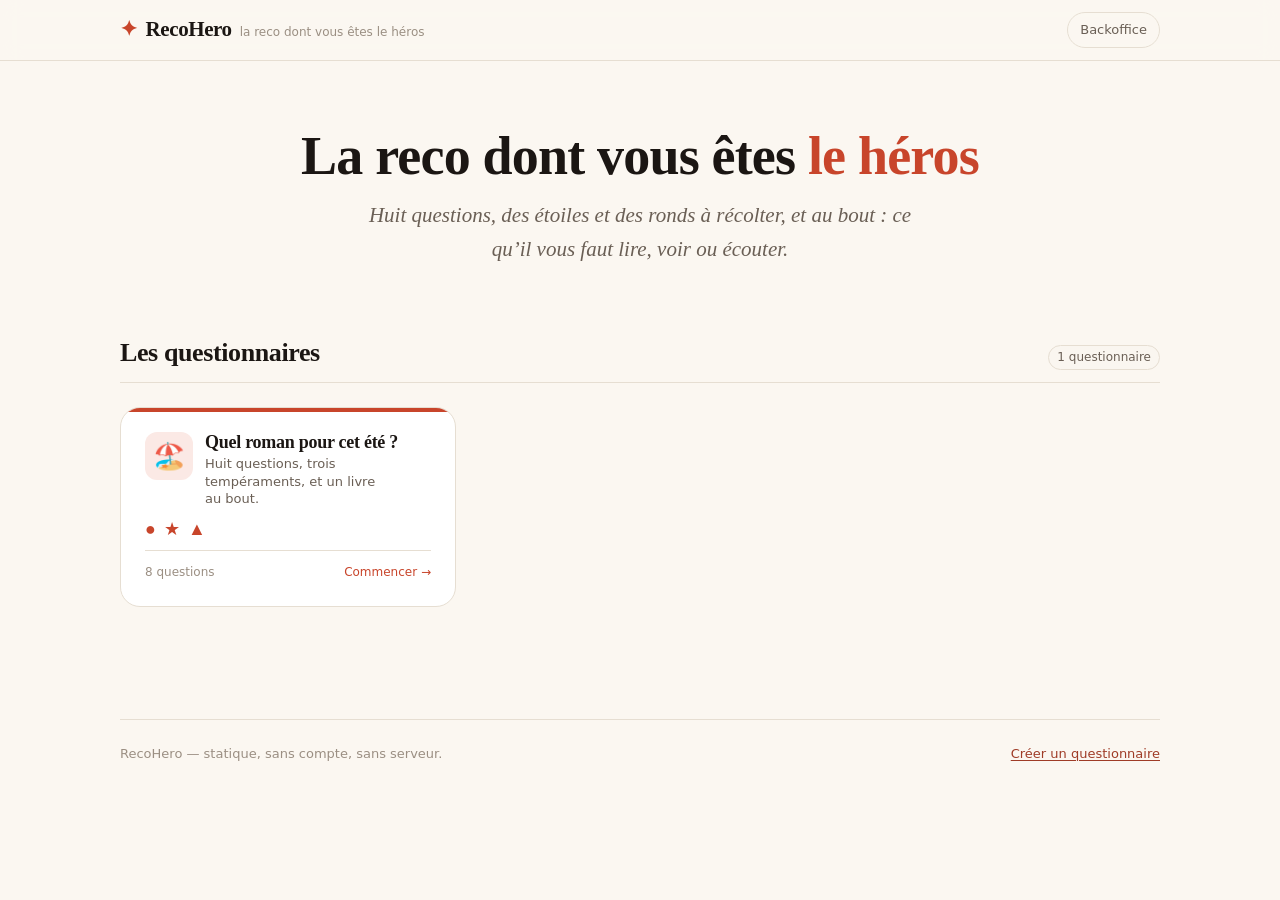
==== index.html @ 82c58f3d "RecoHero : questionnaires à recommandations culturelles, sans serveur Trois surfaces statiques : le " ====
<!DOCTYPE html>
<html lang="fr">
<head>
  <meta charset="utf-8">
  <meta name="viewport" content="width=device-width, initial-scale=1, viewport-fit=cover">
  <title>RecoHero — la reco dont vous êtes le héros</title>
  <meta name="description" content="Des questionnaires qui comptent les étoiles et les ronds, et qui finissent par une recommandation culturelle.">
  <meta name="color-scheme" content="light dark">
  <link rel="icon" href="data:image/svg+xml,<svg xmlns='http://www.w3.org/2000/svg' viewBox='0 0 32 32'><text y='26' font-size='26'>✦</text></svg>">
  <link rel="stylesheet" href="css/foundation.css">
  <link rel="stylesheet" href="css/base.css">
  <link rel="stylesheet" href="css/components.css">
  <link rel="stylesheet" href="css/gallery.css">
</head>
<body>

  <a class="skip-link" href="#main">Aller au contenu</a>

  <header class="topbar">
    <div class="page topbar__inner">
      <a class="brand" href="index.html">
        <span class="brand__mark">✦</span>
        <span>RecoHero</span>
        <span class="brand__tagline">la reco dont vous êtes le héros</span>
      </a>
      <span class="topbar__spacer"></span>
      <a class="btn btn--ghost btn--sm" href="admin.html">Backoffice</a>
    </div>
  </header>

  <main id="main">
    <div class="page">

      <section class="hero">
        <h1 class="hero__title">La reco dont vous êtes <em>le héros</em></h1>
        <p class="hero__tagline">
          Huit questions, des étoiles et des ronds à récolter, et au bout&nbsp;:
          ce qu’il vous faut lire, voir ou écouter.
        </p>
      </section>

      <section class="section">
        <div class="section__head">
          <h2>Les questionnaires</h2>
          <span class="section__spacer"></span>
          <span class="pill" id="quizCount"></span>
        </div>
        <div class="quiz-grid" id="quizGrid"></div>
      </section>

      <section class="section" id="historySection" hidden>
        <div class="section__head">
          <h2>Tes résultats</h2>
          <span class="section__spacer"></span>
          <button class="btn btn--quiet btn--sm" type="button" id="clearHistory">Effacer</button>
        </div>
        <div class="history" id="history"></div>
      </section>

      <footer class="footer">
        <span>RecoHero — statique, sans compte, sans serveur.</span>
        <span class="footer__spacer"></span>
        <a href="admin.html">Créer un questionnaire</a>
      </footer>

    </div>
  </main>

  <script type="module" src="js/gallery.js"></script>
</body>
</html>
---- css/base.css ----
/* ==========================================================================
   RecoHero — base.css
   Remise à zéro et éléments HTML nus. Aucune classe de composant.
   ========================================================================== */

*, *::before, *::after { box-sizing: border-box; }

html {
  -webkit-text-size-adjust: 100%;
  scroll-behavior: smooth;
}
@media (prefers-reduced-motion: reduce) {
  html { scroll-behavior: auto; }
}

body {
  margin: 0;
  min-height: 100dvh;
  background: var(--bg);
  color: var(--ink);
  font-family: var(--font-text);
  font-size: var(--t-base);
  line-height: var(--lh-body);
  -webkit-font-smoothing: antialiased;
  text-rendering: optimizeLegibility;
}

h1, h2, h3, h4 {
  margin: 0;
  font-family: var(--font-display);
  font-weight: var(--fw-bold);
  line-height: var(--lh-tight);
  letter-spacing: -0.015em;
  text-wrap: balance;
}
h1 { font-size: var(--t-2xl); }
h2 { font-size: var(--t-xl); }
h3 { font-size: var(--t-lg); }
h4 { font-size: var(--t-md); }

p { margin: 0 0 var(--s-4); text-wrap: pretty; }
p:last-child { margin-bottom: 0; }

ul, ol { margin: 0; padding: 0; }
li { list-style: none; }

a {
  color: var(--accent-deep);
  text-decoration-thickness: 1px;
  text-underline-offset: 2px;
  transition: color var(--dur-fast) var(--ease-out);
}
a:hover { color: var(--accent); }

img, svg { max-width: 100%; display: block; }

button, input, select, textarea {
  font: inherit;
  color: inherit;
}
button { cursor: pointer; }

/* Un anneau de focus unique, visible partout, jamais supprimé. */
:focus-visible {
  outline: 2px solid var(--focus);
  outline-offset: 2px;
  border-radius: var(--r-sm);
}
:focus:not(:focus-visible) { outline: none; }

::selection {
  background: var(--accent);
  color: var(--accent-ink);
}

/* --- Primitives de mise en page ----------------------------------------- */

.page {
  width: 100%;
  max-width: var(--content-wide);
  margin-inline: auto;
  padding-inline: var(--s-5);
}
.page--narrow { max-width: var(--content); }

@media (max-width: 32rem) {
  .page { padding-inline: var(--s-4); }
}

.stack > * + * { margin-top: var(--flow, var(--s-4)); }

.visually-hidden {
  position: absolute;
  width: 1px; height: 1px;
  margin: -1px; padding: 0;
  overflow: hidden;
  clip-path: inset(50%);
  white-space: nowrap;
}

.skip-link {
  position: absolute;
  top: var(--s-2);
  left: var(--s-2);
  z-index: var(--z-toast);
  padding: var(--s-2) var(--s-4);
  background: var(--ink);
  color: var(--bg);
  border-radius: var(--r-sm);
  transform: translateY(-200%);
  transition: transform var(--dur-fast) var(--ease-out);
}
.skip-link:focus { transform: translateY(0); }
---- css/components.css ----
/* ==========================================================================
   RecoHero — components.css
   Le vocabulaire d'objets : ce qui est réutilisé par au moins deux pages.
   Un composant qui ne sert qu'à une page vit dans le CSS de cette page.
   ========================================================================== */

/* --- Bouton --------------------------------------------------------------
   Une seule base, trois variantes de force, deux tailles.                 */
.btn {
  display: inline-flex;
  align-items: center;
  justify-content: center;
  gap: var(--s-2);
  min-height: var(--tap);
  padding: var(--s-2) var(--s-5);
  border: 1px solid transparent;
  border-radius: var(--r-full);
  background: var(--surface-2);
  color: var(--ink);
  font-size: var(--t-base);
  font-weight: var(--fw-medium);
  line-height: 1.2;
  text-decoration: none;
  white-space: nowrap;
  transition: background var(--dur-fast) var(--ease-out),
              border-color var(--dur-fast) var(--ease-out),
              color var(--dur-fast) var(--ease-out),
              transform var(--dur-fast) var(--ease-out),
              box-shadow var(--dur-fast) var(--ease-out);
}
.btn:hover { background: var(--bg-sunk); }
.btn:active { transform: translateY(1px); }
.btn[disabled], .btn[aria-disabled="true"] {
  opacity: 0.45;
  pointer-events: none;
}

.btn--primary {
  background: var(--accent);
  color: var(--accent-ink);
  box-shadow: var(--shadow-1);
}
.btn--primary:hover {
  background: var(--accent-deep);
  box-shadow: var(--shadow-2);
}

.btn--ghost {
  background: transparent;
  border-color: var(--line);
  color: var(--ink-muted);
}
.btn--ghost:hover {
  background: var(--surface-2);
  border-color: var(--line-strong);
  color: var(--ink);
}

.btn--quiet {
  background: transparent;
  color: var(--ink-muted);
  padding-inline: var(--s-3);
}
.btn--quiet:hover { background: var(--surface-2); color: var(--ink); }

.btn--danger { color: var(--danger); }
.btn--danger:hover { background: var(--danger); color: #fff; }

.btn--sm {
  min-height: var(--tap-sm);
  padding: var(--s-1) var(--s-3);
  font-size: var(--t-sm);
}
.btn--icon {
  min-height: var(--tap-sm);
  width: var(--tap-sm);
  padding: 0;
  border-radius: var(--r-sm);
  font-size: var(--t-base);
}
.btn--block { width: 100%; }

/* --- Carte ---------------------------------------------------------------
   La surface de base. Elle ne décide ni de son espacement externe ni de
   sa largeur : c'est le conteneur qui les porte.                          */
.card {
  background: var(--surface);
  border: 1px solid var(--line);
  border-radius: var(--r-lg);
  padding: var(--s-5);
}
.card--flat { box-shadow: none; }
.card--raised { box-shadow: var(--shadow-1); }
.card--tight { padding: var(--s-4); }

/* --- Champs de formulaire ------------------------------------------------ */
.field { display: block; }
.field + .field { margin-top: var(--s-4); }

.field__label {
  display: block;
  margin-bottom: var(--s-1);
  font-size: var(--t-sm);
  font-weight: var(--fw-medium);
  color: var(--ink-muted);
  letter-spacing: 0.01em;
}
.field__hint {
  margin-top: var(--s-1);
  font-size: var(--t-xs);
  color: var(--ink-faint);
}

.input, .textarea, .select {
  width: 100%;
  min-height: var(--tap);
  padding: var(--s-2) var(--s-3);
  background: var(--surface);
  border: 1px solid var(--line-strong);
  border-radius: var(--r-md);
  color: var(--ink);
  font-size: var(--t-base);
  transition: border-color var(--dur-fast) var(--ease-out),
              box-shadow var(--dur-fast) var(--ease-out);
}
.input::placeholder, .textarea::placeholder { color: var(--ink-faint); }
.input:hover, .textarea:hover, .select:hover { border-color: var(--ink-faint); }
.input:focus, .textarea:focus, .select:focus {
  outline: none;
  border-color: var(--accent);
  box-shadow: 0 0 0 3px var(--accent-soft);
}
.textarea {
  min-height: 6rem;
  line-height: var(--lh-body);
  resize: vertical;
}
.select {
  appearance: none;
  padding-right: var(--s-6);
  background-image: linear-gradient(45deg, transparent 50%, currentColor 50%),
                    linear-gradient(135deg, currentColor 50%, transparent 50%);
  background-position: right 1.15rem center, right 0.85rem center;
  background-size: 5px 5px, 5px 5px;
  background-repeat: no-repeat;
}
.input--mono { font-family: var(--font-mono); font-size: var(--t-sm); }

/* --- Glyphe d'axe --------------------------------------------------------
   Le signe (★ ● ▲ …) qui compte les points. Il porte sa propre couleur
   via --axis, posée en style inline par le JS.                            */
.glyph {
  display: inline-flex;
  align-items: center;
  justify-content: center;
  font-family: var(--font-display);
  color: var(--axis, var(--accent));
  line-height: 1;
  user-select: none;
}

/* --- Compteur d'axes -----------------------------------------------------
   Le cœur visuel du produit : les glyphes qui s'accumulent.               */
.tally {
  display: flex;
  flex-wrap: wrap;
  align-items: center;
  gap: var(--s-2) var(--s-4);
}
.tally__axis {
  display: inline-flex;
  align-items: baseline;
  gap: var(--s-1);
  min-width: 0;
}
.tally__glyph {
  font-size: var(--t-md);
  color: var(--axis, var(--accent));
  transition: transform var(--dur-base) var(--ease-spring);
}
.tally__count {
  font-family: var(--font-mono);
  font-size: var(--t-sm);
  font-variant-numeric: tabular-nums;
  color: var(--ink-muted);
  min-width: 1.2em;
}
.tally__axis.is-bumped .tally__glyph {
  transform: scale(1.5) rotate(-8deg);
}

/* --- Pastille / étiquette ------------------------------------------------ */
.pill {
  display: inline-flex;
  align-items: center;
  gap: var(--s-1);
  padding: 2px var(--s-2);
  border-radius: var(--r-full);
  background: var(--surface-2);
  border: 1px solid var(--line);
  font-size: var(--t-xs);
  font-weight: var(--fw-medium);
  color: var(--ink-muted);
  white-space: nowrap;
}
.pill--accent {
  background: var(--accent-soft);
  border-color: var(--accent-line);
  color: var(--accent-deep);
}
.pill--warn { color: var(--warning); border-color: var(--warning); background: transparent; }
.pill--danger { color: var(--danger); border-color: var(--danger); background: transparent; }

/* --- Barre de progression ------------------------------------------------ */
.progress {
  height: 4px;
  border-radius: var(--r-full);
  background: var(--line);
  overflow: hidden;
}
.progress__fill {
  height: 100%;
  width: 0%;
  border-radius: inherit;
  background: var(--accent);
  transition: width var(--dur-slow) var(--ease-out);
}

/* --- État vide ------------------------------------------------------------ */
.empty {
  padding: var(--s-7) var(--s-5);
  text-align: center;
  color: var(--ink-muted);
  border: 1px dashed var(--line-strong);
  border-radius: var(--r-lg);
}
.empty__icon {
  font-size: var(--t-3xl);
  line-height: 1;
  margin-bottom: var(--s-3);
  opacity: 0.5;
}

/* --- Notification éphémère ------------------------------------------------ */
.toast-host {
  position: fixed;
  left: 50%;
  bottom: var(--s-5);
  transform: translateX(-50%);
  z-index: var(--z-toast);
  display: flex;
  flex-direction: column;
  align-items: center;
  gap: var(--s-2);
  pointer-events: none;
}
.toast {
  padding: var(--s-3) var(--s-5);
  border-radius: var(--r-full);
  background: var(--ink);
  color: var(--bg);
  font-size: var(--t-sm);
  font-weight: var(--fw-medium);
  box-shadow: var(--shadow-3);
  animation: toast-in var(--dur-base) var(--ease-spring);
}
.toast--danger { background: var(--danger); color: #fff; }
@keyframes toast-in {
  from { opacity: 0; transform: translateY(10px) scale(0.96); }
  to   { opacity: 1; transform: none; }
}

/* --- Boîte de dialogue ---------------------------------------------------- */
.modal {
  border: 1px solid var(--line);
  border-radius: var(--r-lg);
  padding: 0;
  max-width: min(34rem, calc(100vw - var(--s-6)));
  width: 100%;
  background: var(--surface);
  color: var(--ink);
  box-shadow: var(--shadow-3);
}
.modal::backdrop {
  background: rgba(20, 14, 10, 0.5);
  backdrop-filter: blur(3px);
}
.modal__body { padding: var(--s-5); }
.modal__actions {
  display: flex;
  justify-content: flex-end;
  gap: var(--s-2);
  padding: var(--s-4) var(--s-5);
  border-top: 1px solid var(--line);
  background: var(--surface-2);
  border-radius: 0 0 var(--r-lg) var(--r-lg);
}

/* --- En-tête de site ------------------------------------------------------ */
.topbar {
  position: sticky;
  top: 0;
  z-index: var(--z-sticky);
  background: color-mix(in oklab, var(--bg) 88%, transparent);
  backdrop-filter: blur(10px);
  border-bottom: 1px solid var(--line);
}
.topbar__inner {
  display: flex;
  align-items: center;
  gap: var(--s-4);
  min-height: 60px;
  padding-block: var(--s-2);
}
.brand {
  display: inline-flex;
  align-items: baseline;
  gap: var(--s-2);
  font-family: var(--font-display);
  font-size: var(--t-lg);
  font-weight: var(--fw-bold);
  color: var(--ink);
  text-decoration: none;
  letter-spacing: -0.02em;
}
.brand__mark { color: var(--accent); }
.brand__tagline {
  font-family: var(--font-text);
  font-size: var(--t-xs);
  font-weight: var(--fw-normal);
  color: var(--ink-faint);
  letter-spacing: 0;
}
@media (max-width: 46rem) {
  .brand__tagline { display: none; }
}
.topbar__spacer { flex: 1; }
---- css/gallery.css ----
/* ==========================================================================
   RecoHero — gallery.css — le kiosque : ce qu'on voit en arrivant.
   ========================================================================== */

.hero {
  padding-block: var(--s-8) var(--s-7);
  text-align: center;
}
.hero__title {
  font-size: clamp(var(--t-2xl), 7vw, var(--t-4xl));
  margin-bottom: var(--s-3);
}
.hero__title em {
  font-style: normal;
  color: var(--accent);
}
.hero__tagline {
  font-family: var(--font-display);
  font-style: italic;
  font-size: clamp(var(--t-md), 2.6vw, var(--t-lg));
  color: var(--ink-muted);
  max-width: 34rem;
  margin-inline: auto;
}

.section { padding-block: var(--s-5) var(--s-7); }
.section__head {
  display: flex;
  align-items: baseline;
  gap: var(--s-3);
  margin-bottom: var(--s-5);
  padding-bottom: var(--s-3);
  border-bottom: 1px solid var(--line);
}
.section__head h2 { font-size: var(--t-xl); }
.section__spacer { flex: 1; }

/* --- Grille de questionnaires --------------------------------------------- */
.quiz-grid {
  display: grid;
  grid-template-columns: repeat(auto-fill, minmax(min(100%, 19rem), 1fr));
  gap: var(--s-4);
}

.quiz-card {
  --card-accent: var(--accent);
  position: relative;
  display: flex;
  flex-direction: column;
  gap: var(--s-3);
  padding: var(--s-5);
  background: var(--surface);
  border: 1px solid var(--line);
  border-radius: var(--r-lg);
  color: inherit;
  text-decoration: none;
  overflow: hidden;
  transition: transform var(--dur-base) var(--ease-out),
              box-shadow var(--dur-base) var(--ease-out),
              border-color var(--dur-base) var(--ease-out);
}
/* Un filet de couleur en haut : l'identité du questionnaire, discrète. */
.quiz-card::before {
  content: "";
  position: absolute;
  inset: 0 0 auto 0;
  height: 4px;
  background: var(--card-accent);
}
.quiz-card:hover {
  transform: translateY(-3px);
  border-color: var(--card-accent);
  box-shadow: var(--shadow-2);
}
.quiz-card__top {
  display: flex;
  align-items: flex-start;
  gap: var(--s-3);
}
.quiz-card__emoji {
  flex: none;
  display: grid;
  place-items: center;
  width: 48px;
  height: 48px;
  border-radius: var(--r-md);
  background: color-mix(in oklab, var(--card-accent) 12%, var(--surface));
  font-size: var(--t-xl);
  line-height: 1;
}
.quiz-card__title {
  font-size: var(--t-md);
  margin-bottom: 2px;
  text-wrap: balance;
}
.quiz-card__tagline {
  font-size: var(--t-sm);
  color: var(--ink-muted);
  line-height: var(--lh-snug);
}
.quiz-card__axes {
  display: flex;
  gap: var(--s-2);
  font-size: var(--t-md);
}
.quiz-card__foot {
  display: flex;
  align-items: center;
  gap: var(--s-2);
  margin-top: auto;
  padding-top: var(--s-3);
  border-top: 1px solid var(--line);
  font-size: var(--t-xs);
  color: var(--ink-faint);
}
.quiz-card__go {
  margin-left: auto;
  color: var(--card-accent);
  font-weight: var(--fw-medium);
  transition: transform var(--dur-fast) var(--ease-out);
}
.quiz-card:hover .quiz-card__go { transform: translateX(3px); }

/* --- Historique de résultats ----------------------------------------------- */
.history { display: grid; gap: var(--s-2); }
.history__row {
  display: flex;
  align-items: center;
  gap: var(--s-4);
  min-width: 0; /* item de grille : sans ça, il refuse de passer sous sa taille de contenu */
  padding: var(--s-3) var(--s-4);
  background: var(--surface);
  border: 1px solid var(--line);
  border-radius: var(--r-md);
}
.history__emoji { font-size: var(--t-lg); line-height: 1; flex: none; }
.history__body { flex: 1; min-width: 0; }
.history__result {
  font-family: var(--font-display);
  font-weight: var(--fw-bold);
  font-size: var(--t-base);
  overflow: hidden;
  text-overflow: ellipsis;
  white-space: nowrap;
}
.history__quiz {
  font-size: var(--t-xs);
  color: var(--ink-faint);
  white-space: nowrap;
  overflow: hidden;
  text-overflow: ellipsis;
}
.history__tally { flex: none; }
@media (max-width: 34rem) {
  .history__tally { display: none; }
}

/* --- Pied de page ------------------------------------------------------------ */
.footer {
  margin-top: var(--s-8);
  padding-block: var(--s-5) var(--s-7);
  border-top: 1px solid var(--line);
  font-size: var(--t-sm);
  color: var(--ink-faint);
  display: flex;
  flex-wrap: wrap;
  gap: var(--s-4);
  align-items: center;
}
.footer__spacer { flex: 1; }
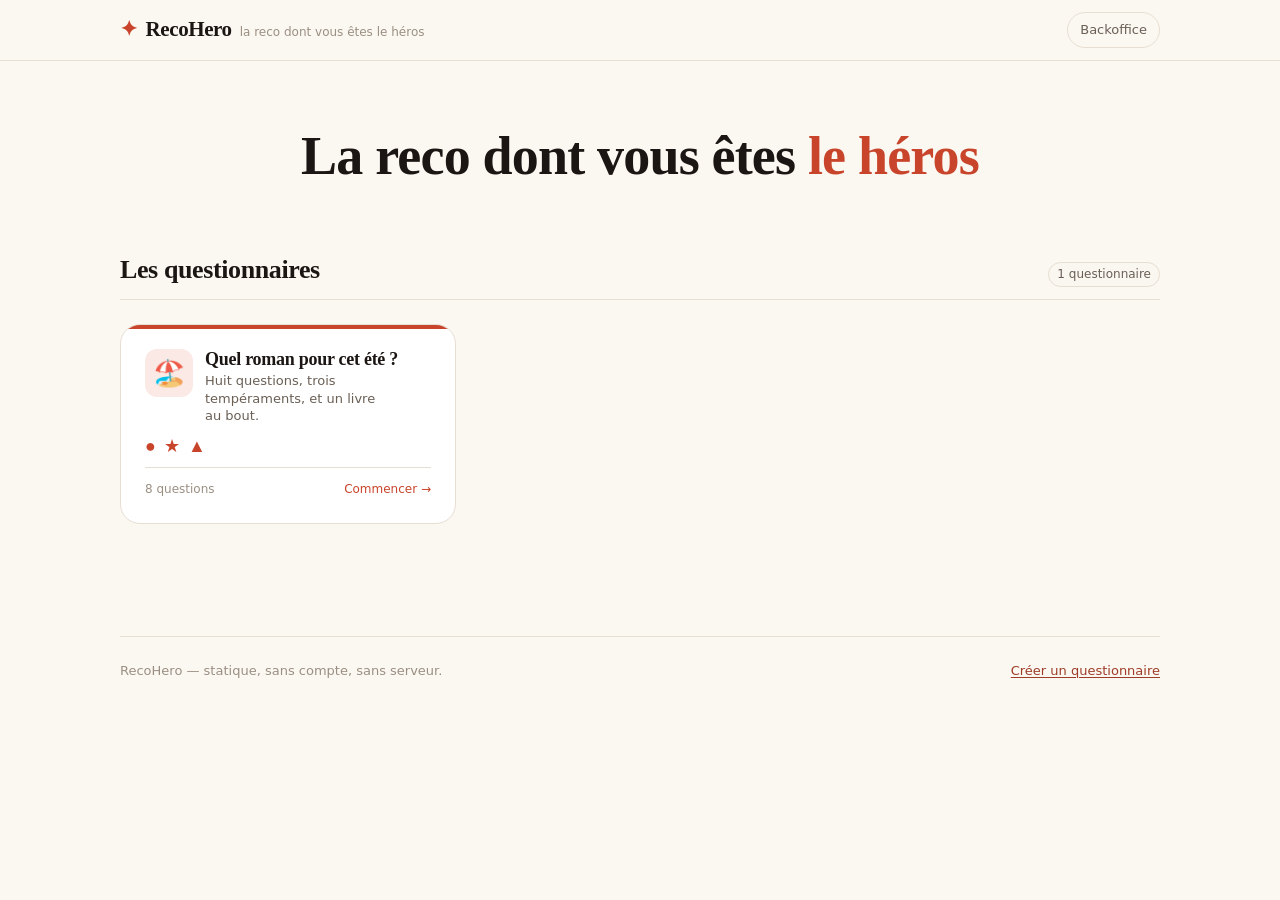
==== commit 4b55d3e1: "Illustrer les questions, et retirer la tagline du kiosque Les questions manquaient à l'appel : les q" ====
--- a/index.html
+++ b/index.html
@@ -33,10 +33,6 @@
 
       <section class="hero">
         <h1 class="hero__title">La reco dont vous êtes <em>le héros</em></h1>
-        <p class="hero__tagline">
-          Huit questions, des étoiles et des ronds à récolter, et au bout&nbsp;:
-          ce qu’il vous faut lire, voir ou écouter.
-        </p>
       </section>
 
       <section class="section">
--- a/css/base.css
+++ b/css/base.css
@@ -4,6 +4,15 @@
    ========================================================================== */
 
 *, *::before, *::after { box-sizing: border-box; }
+
+/* L'attribut `hidden` ne tient que par la feuille de l'agent utilisateur.
+   N'IMPORTE quelle règle d'auteur posant un `display` sur le même élément
+   la neutralise — en silence, sans erreur, sans avertissement. Trois
+   éléments du projet étaient dans ce cas (.gate, .admin-shell, .tally) :
+   l'attribut était bien posé, l'élément restait à l'écran.
+   Cette ligne rend `hidden` inconditionnel. C'est le seul !important
+   du projet, et il est là pour ça. */
+[hidden] { display: none !important; }
 
 html {
   -webkit-text-size-adjust: 100%;
--- a/css/gallery.css
+++ b/css/gallery.css
@@ -3,7 +3,7 @@
    ========================================================================== */
 
 .hero {
-  padding-block: var(--s-8) var(--s-7);
+  padding-block: var(--s-8) var(--s-6);
   text-align: center;
 }
 .hero__title {
@@ -13,14 +13,6 @@
 .hero__title em {
   font-style: normal;
   color: var(--accent);
-}
-.hero__tagline {
-  font-family: var(--font-display);
-  font-style: italic;
-  font-size: clamp(var(--t-md), 2.6vw, var(--t-lg));
-  color: var(--ink-muted);
-  max-width: 34rem;
-  margin-inline: auto;
 }
 
 .section { padding-block: var(--s-5) var(--s-7); }
@@ -71,6 +63,12 @@
   transform: translateY(-3px);
   border-color: var(--card-accent);
   box-shadow: var(--shadow-2);
+}
+.quiz-card__cover {
+  width: calc(100% + var(--s-5) * 2);
+  margin: calc(var(--s-5) * -1) calc(var(--s-5) * -1) 0;
+  aspect-ratio: 16 / 7;
+  object-fit: cover;
 }
 .quiz-card__top {
   display: flex;
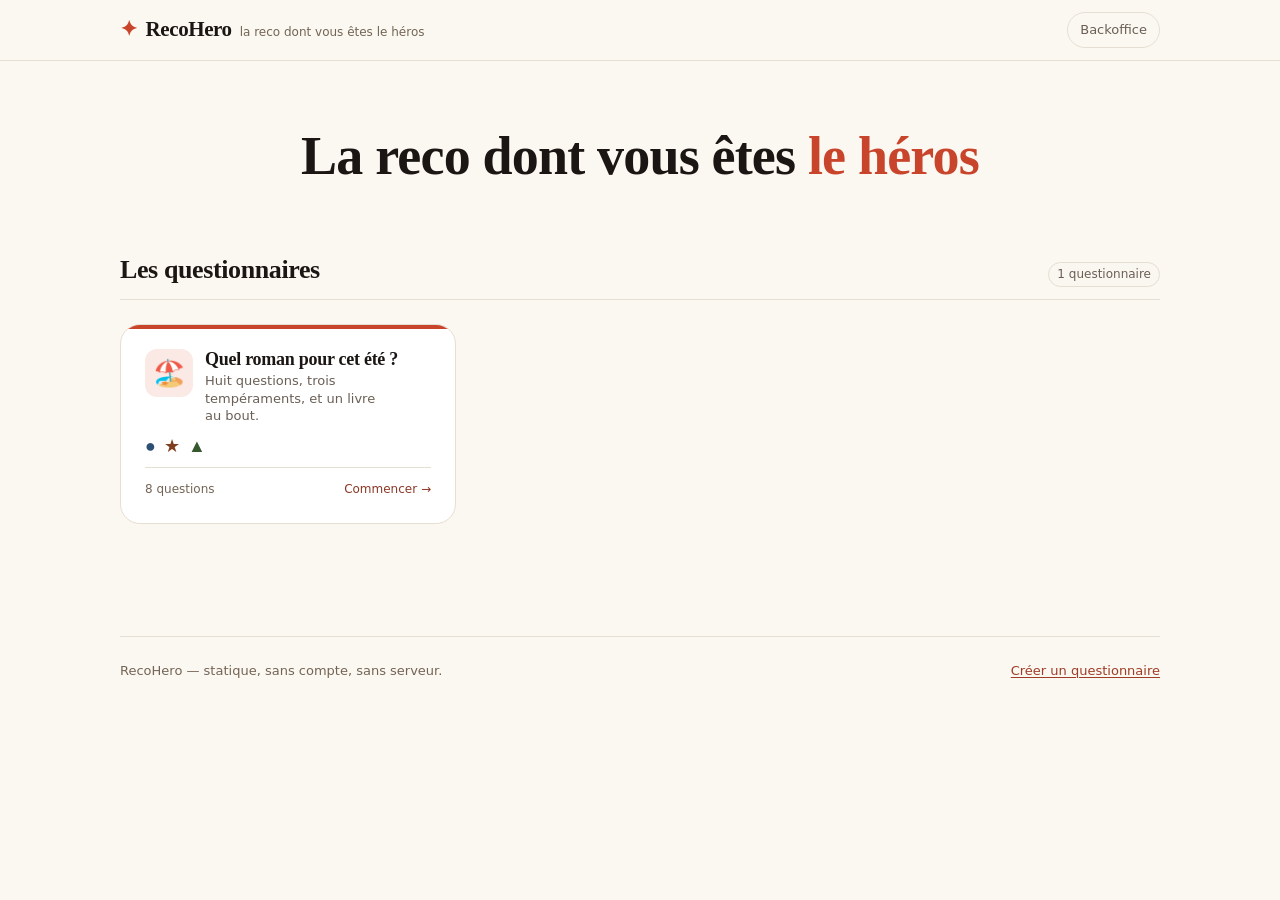
==== commit 397a88de: "Vingt-cinq constats corrigés, et des couleurs qui n'existaient pas Audit à six voix — architecture, " ====
--- a/index.html
+++ b/index.html
@@ -3,6 +3,32 @@
 <head>
   <meta charset="utf-8">
   <meta name="viewport" content="width=device-width, initial-scale=1, viewport-fit=cover">
+  <!-- B4 — Défense en profondeur. Ce site exécute une charge utile venue
+       d'un fragment d'URL : si jamais un jour quelque chose échappait à
+       safeImage() ou à escapeHtml(), cette ligne reste entre l'injection et
+       son exécution.
+
+       Trois précautions dans le choix des directives :
+       · `frame-ancestors` est ABSENT, et il l'est exprès. Il est de toute
+         façon ignoré dans un <meta> — mais le poser dans un en-tête tuerait
+         le mode embarqué, dont toute la raison d'être est d'être encadré
+         par le site de quelqu'un d'autre.
+       · `img-src https:` accepte n'importe quelle image distante : c'est la
+         promesse faite aux auteurs, qui collent l'adresse d'une couverture.
+       · `connect-src` nomme les trois hôtes de l'espace partagé. Sans eux,
+         publier cesserait de fonctionner en silence. -->
+  <meta http-equiv="Content-Security-Policy" content="
+    default-src 'self';
+    base-uri 'self';
+    object-src 'none';
+    frame-src 'none';
+    script-src 'self';
+    style-src 'self' 'unsafe-inline';
+    img-src 'self' data: https:;
+    font-src 'self';
+    form-action 'self';
+    connect-src 'self' https://*.firebasedatabase.app https://identitytoolkit.googleapis.com https://securetoken.googleapis.com;
+  ">
   <title>RecoHero — la reco dont vous êtes le héros</title>
   <meta name="description" content="Des questionnaires qui comptent les étoiles et les ronds, et qui finissent par une recommandation culturelle.">
   <meta name="color-scheme" content="light dark">
@@ -46,7 +72,7 @@
 
       <section class="section" id="historySection" hidden>
         <div class="section__head">
-          <h2>Tes résultats</h2>
+          <h2>Vos résultats</h2>
           <span class="section__spacer"></span>
           <button class="btn btn--quiet btn--sm" type="button" id="clearHistory">Effacer</button>
         </div>
--- a/css/components.css
+++ b/css/components.css
@@ -154,7 +154,7 @@
   align-items: center;
   justify-content: center;
   font-family: var(--font-display);
-  color: var(--axis, var(--accent));
+  color: color-mix(in oklab, var(--axis, var(--accent)) 68%, var(--ink));
   line-height: 1;
   user-select: none;
 }
@@ -175,7 +175,22 @@
 }
 .tally__glyph {
   font-size: var(--t-md);
-  color: var(--axis, var(--accent));
+  /* La couleur d'axe posée en TEXTE se mélange à l'encre. Les huit accents
+     proposés sont calibrés pour un fond clair — « chacun passe le contraste
+     AA sur blanc », dit schema.js ; posés tels quels sur le fond sombre ils
+     tombent à 3,4:1. Mélanger vers `--ink` fonce un peu en thème clair et
+     éclaircit en thème sombre : une déclaration, les deux thèmes.
+
+     Le mélange est écrit ICI et non dans un jeton de foundation.css, et ce
+     n'est pas un oubli : la substitution d'une propriété personnalisée se
+     fait là où elle est DÉCLARÉE. Un `--axis-ink` posé sur `:root` y
+     résoudrait `var(--axis)` — absent à ce niveau — et rendrait à tout le
+     monde la même teinte de repli. Ce n'est pas une couleur en dur : tout
+     y vient de jetons.
+
+     Les fonds, filets et jauges gardent la couleur brute : sur eux c'est la
+     teinte qui compte, pas la lecture. */
+  color: color-mix(in oklab, var(--axis, var(--accent)) 68%, var(--ink));
   transition: transform var(--dur-base) var(--ease-spring);
 }
 .tally__count {
@@ -265,6 +280,29 @@
   animation: toast-in var(--dur-base) var(--ease-spring);
 }
 .toast--danger { background: var(--danger); color: #fff; }
+
+/* Un bandeau porteur d'action doit être cliquable : l'hôte, lui, reste
+   transparent aux clics pour ne pas masquer la page derrière. */
+.toast--actionable {
+  pointer-events: auto;
+  display: flex;
+  align-items: center;
+  gap: var(--s-4);
+  padding-right: var(--s-2);
+}
+.toast__action {
+  padding: var(--s-1) var(--s-3);
+  min-height: var(--tap-sm);
+  border: 1px solid currentColor;
+  border-radius: var(--r-full);
+  background: transparent;
+  color: inherit;
+  font-size: var(--t-sm);
+  font-weight: var(--fw-bold);
+  white-space: nowrap;
+  transition: background var(--dur-fast) var(--ease-out);
+}
+.toast__action:hover { background: color-mix(in oklab, currentColor 18%, transparent); }
 @keyframes toast-in {
   from { opacity: 0; transform: translateY(10px) scale(0.96); }
   to   { opacity: 1; transform: none; }
--- a/css/gallery.css
+++ b/css/gallery.css
@@ -113,7 +113,9 @@
 }
 .quiz-card__go {
   margin-left: auto;
-  color: var(--card-accent);
+  /* Même raison que les glyphes d'axe : l'accent d'un questionnaire est choisi
+     par son auteur, sur fond clair. En texte, il se mélange à l'encre. */
+  color: color-mix(in oklab, var(--card-accent) 68%, var(--ink));
   font-weight: var(--fw-medium);
   transition: transform var(--dur-fast) var(--ease-out);
 }
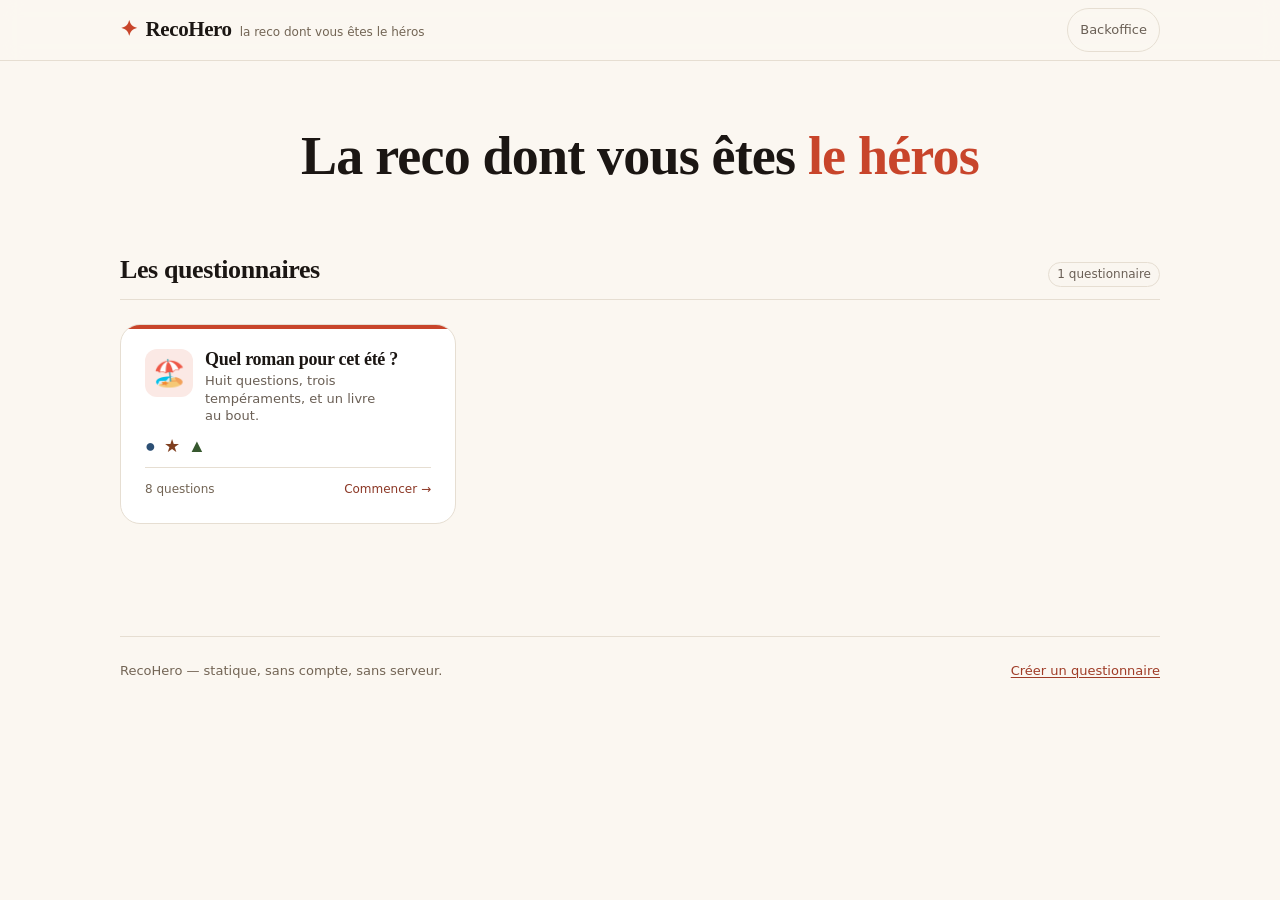
==== commit 020cfcae: "Le kiosque d'un espace porte son nom, et retirer ne détruit plus Deux chantiers sur six, choisis par" ====
--- a/index.html
+++ b/index.html
@@ -44,13 +44,19 @@
 
   <header class="topbar">
     <div class="page topbar__inner">
-      <a class="brand" href="index.html">
-        <span class="brand__mark">✦</span>
-        <span>RecoHero</span>
-        <span class="brand__tagline">la reco dont vous êtes le héros</span>
+      <!-- L'identité par défaut est la nôtre. Dans un espace, gallery.js la
+           remplace par celle de la structure — et si l'espace n'en a pas
+           défini, celle-ci reste : mieux vaut une marque assumée qu'une
+           page anonyme. -->
+      <a class="brand" href="index.html" id="marque">
+        <span class="brand__mark" id="marqueSigne">✦</span>
+        <span id="marqueNom">RecoHero</span>
+        <span class="brand__tagline" id="marqueAccroche">la reco dont vous êtes le héros</span>
       </a>
       <span class="topbar__spacer"></span>
-      <a class="btn btn--ghost btn--sm" href="admin.html">Backoffice</a>
+      <span class="topbar__sortie" id="sortieHaut">
+        <a class="btn btn--ghost btn--sm" href="admin.html">Backoffice</a>
+      </span>
     </div>
   </header>
 
@@ -58,7 +64,8 @@
     <div class="page">
 
       <section class="hero">
-        <h1 class="hero__title">La reco dont vous êtes <em>le héros</em></h1>
+        <h1 class="hero__title" id="heroTitre">La reco dont vous êtes <em>le héros</em></h1>
+        <p class="hero__intro" id="heroIntro" hidden></p>
       </section>
 
       <section class="section">
@@ -80,9 +87,9 @@
       </section>
 
       <footer class="footer">
-        <span>RecoHero — statique, sans compte, sans serveur.</span>
+        <span id="piedTexte">RecoHero — statique, sans compte, sans serveur.</span>
         <span class="footer__spacer"></span>
-        <a href="admin.html">Créer un questionnaire</a>
+        <a href="admin.html" id="piedLien">Créer un questionnaire</a>
       </footer>
 
     </div>
--- a/css/components.css
+++ b/css/components.css
@@ -372,4 +372,31 @@
 @media (max-width: 46rem) {
   .brand__tagline { display: none; }
 }
+/* Le nom d'une structure peut être long — « Médiathèque intercommunale
+   des Deux-Rives ». Sans min-width, c'est la PAGE qui déborde et non la
+   marque : le piège est consigné dans la liste de contrôle CSS, et il a
+   été payé une fois de plus en posant l'identité des espaces. */
+.brand { min-width: 0; }
+.brand > span:not(.brand__mark) {
+  min-width: 0;
+  overflow: hidden;
+  text-overflow: ellipsis;
+  white-space: nowrap;
+}
+
 .topbar__spacer { flex: 1; }
+
+/* Idem pour la sortie vers le site de la structure : son libellé est
+   écrit par elle, il peut faire n'importe quelle longueur, et un bouton
+   ne renvoie pas à la ligne. Il rétrécit donc, et le titre complet reste
+   accessible à la souris comme à la synthèse vocale. */
+.topbar__sortie { flex: 0 1 auto; min-width: 0; display: flex; }
+.topbar__sortie .btn {
+  min-width: 0;
+  max-width: 100%;
+  overflow: hidden;
+  text-overflow: ellipsis;
+  white-space: nowrap;
+  display: block;
+  line-height: calc(var(--tap-sm) - 2px);
+}
--- a/css/gallery.css
+++ b/css/gallery.css
@@ -1,6 +1,27 @@
 /* ==========================================================================
    RecoHero — gallery.css — le kiosque : ce qu'on voit en arrivant.
    ========================================================================== */
+
+/* Le logo d'une structure, à la place de notre signe. Il est contraint en
+   hauteur : une image de 2000 px ne doit pas décider de la hauteur du
+   bandeau. */
+.brand__logo {
+  display: block;
+  height: 1.6em;
+  width: auto;
+  max-width: 12rem;
+  object-fit: contain;
+}
+
+/* Le mot d'accueil d'un espace, sous le titre. */
+.hero__intro {
+  max-width: var(--content);
+  margin: var(--s-4) auto 0;
+  color: var(--ink-muted);
+  font-size: var(--t-md);
+  line-height: var(--lh-body);
+  text-align: center;
+}
 
 .hero {
   padding-block: var(--s-8) var(--s-6);
